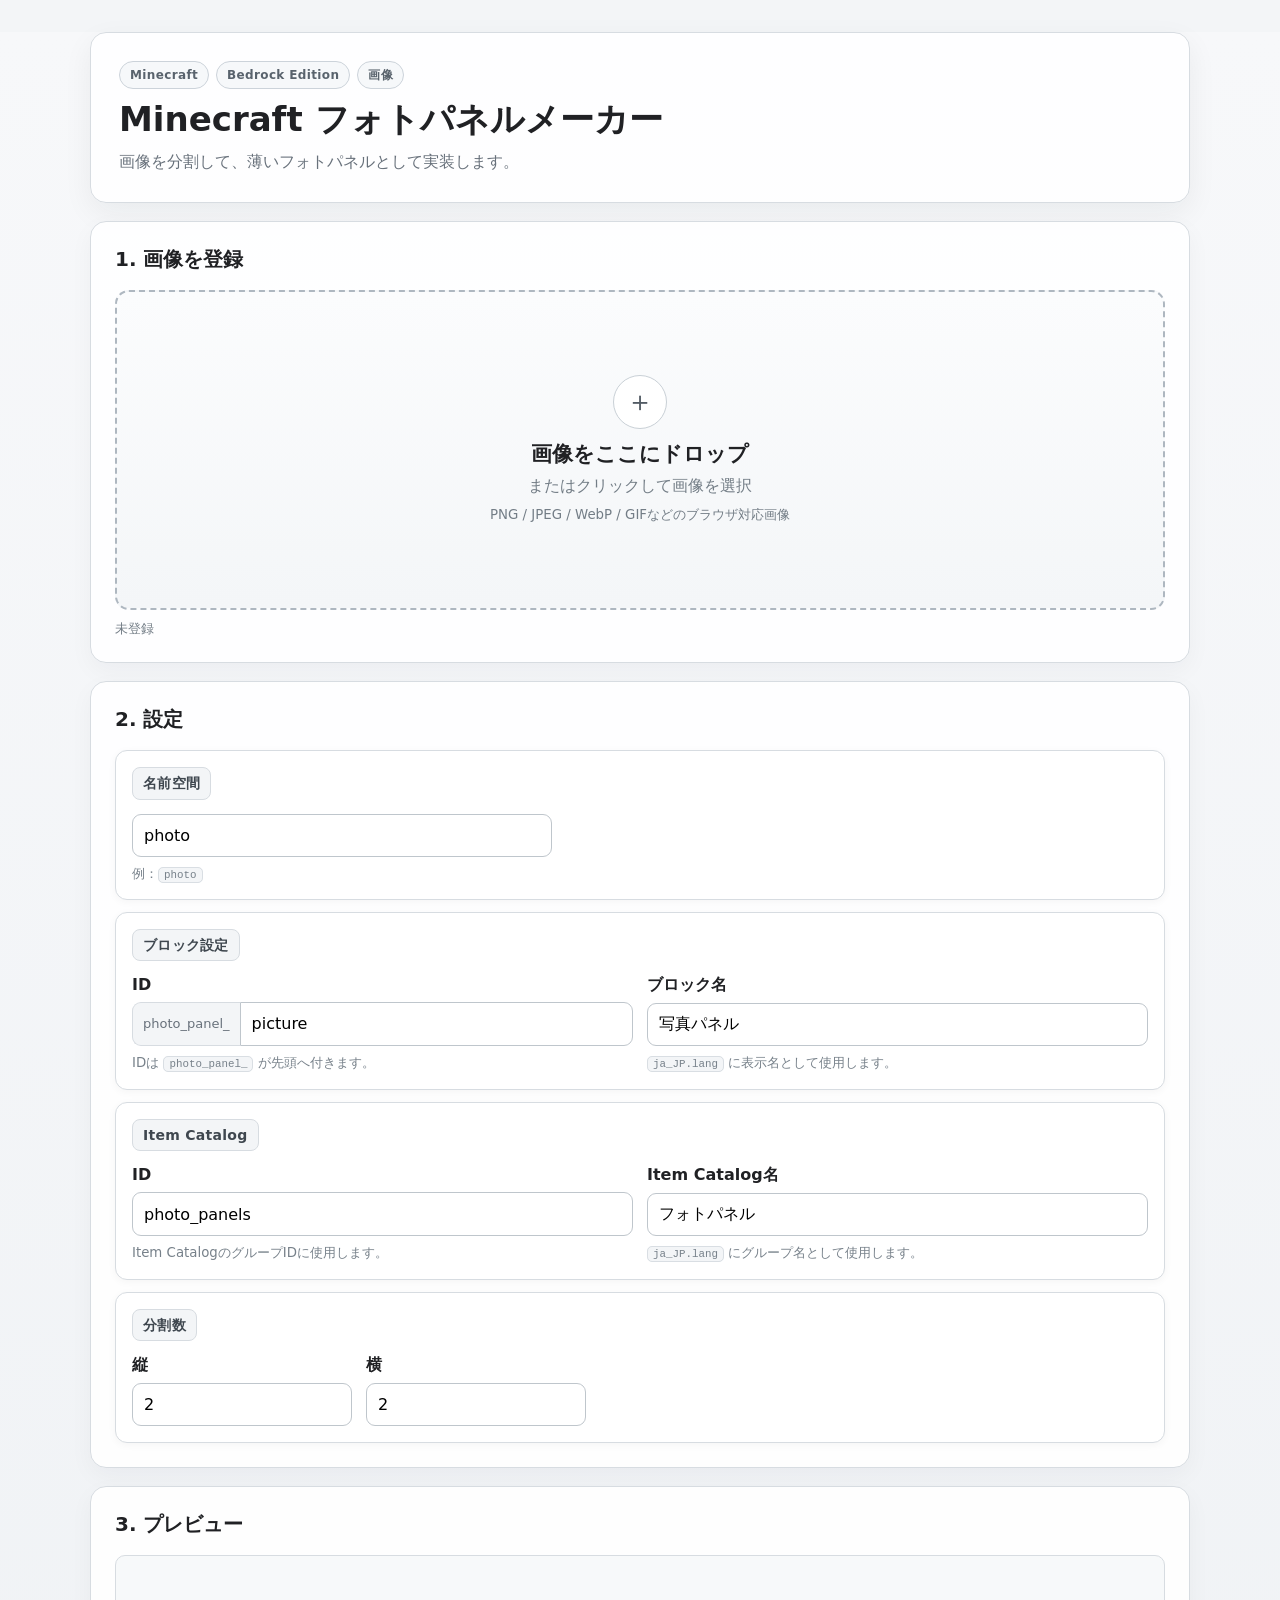
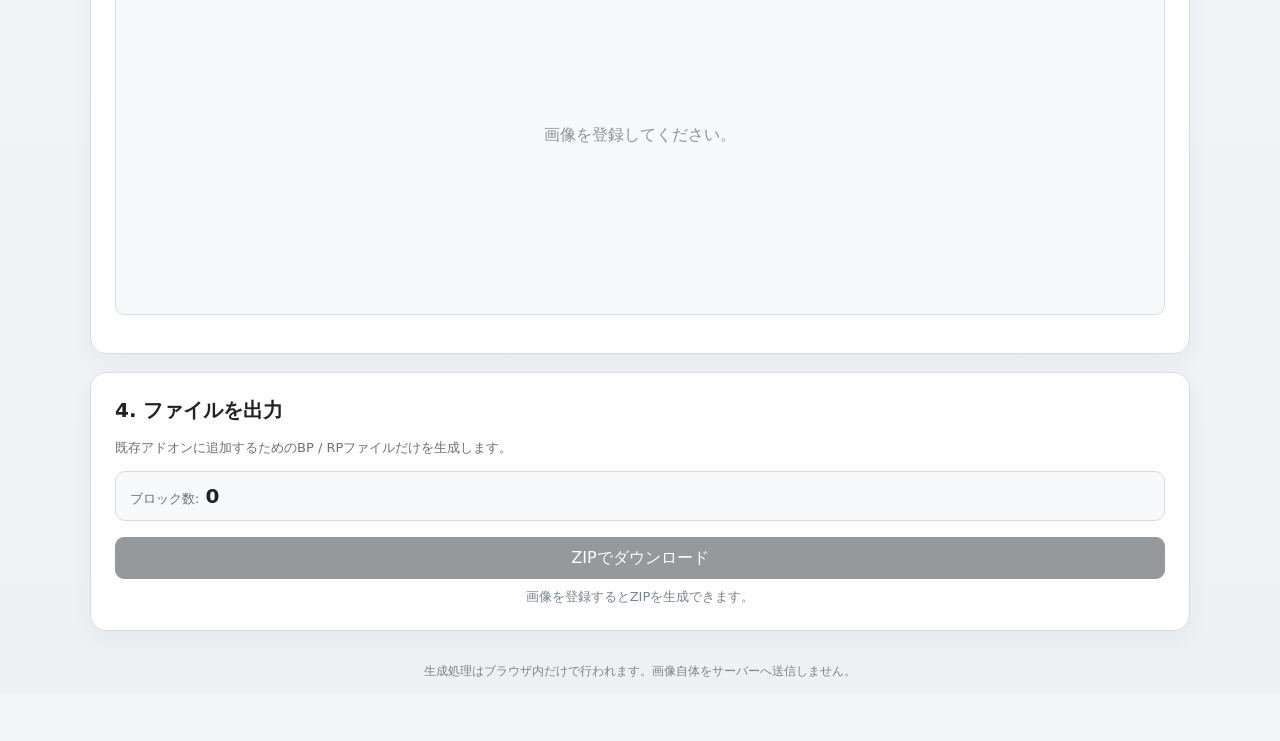
==== pages/photo_panel_maker.html @ 64745723 "「フォトパネルメーカー」仮完成" ====
<!doctype html>
<html lang="ja">
<head>
  <meta charset="utf-8">
  <meta name="viewport" content="width=device-width, initial-scale=1">
  <title>Minecraft フォトパネルメーカー</title>
  <link rel="stylesheet" href="../css/common.css">
  <link rel="stylesheet" href="../css/photo_panel_maker/style.css">
</head>
<body>
  <main class="app">
    <header class="header">
      <div class="tool-tags" aria-label="ツールの分類">
        <span class="tool-tag">Minecraft</span>
        <span class="tool-tag">Bedrock Edition</span>
        <span class="tool-tag">画像</span>
      </div>
      <h1>Minecraft フォトパネルメーカー</h1>
      <p>画像を分割して、薄いフォトパネルとして実装します。</p>
    </header>

    <section class="section upload-section">
      <div class="section-heading">
        <h2>1. 画像を登録</h2>
      </div>

      <div id="dropZone" class="drop-zone" role="button" tabindex="0" aria-label="画像を登録">
        <input id="imageInput" type="file" accept="image/*" hidden>
        <div class="drop-zone-content">
          <div class="drop-icon" aria-hidden="true">＋</div>
          <strong>画像をここにドロップ</strong>
          <span>またはクリックして画像を選択</span>
          <small>PNG / JPEG / WebP / GIFなどのブラウザ対応画像</small>
        </div>
      </div>

      <p id="imageStatus" class="image-status">未登録</p>

      <div id="imageInfo" class="image-info hidden">
        <div class="source-preview">
          <img id="sourcePreview" alt="登録した画像のプレビュー">
        </div>
        <div class="image-details">
          <strong id="fileName"></strong>
          <span id="imageSize"></span>
          <button id="removeImageButton" class="button secondary" type="button">画像を削除</button>
        </div>
      </div>
    </section>

    <section class="section settings-section">
      <div class="section-heading">
        <h2>2. 設定</h2>
      </div>

      <div class="settings-groups">
        <div class="settings-group settings-group-namespace">
          <div class="settings-group-heading">
            <h3>名前空間</h3>
          </div>
          <div class="settings-grid settings-grid-namespace">
            <label class="field">
              <input id="namespaceInput" type="text" value="photo" spellcheck="false" autocomplete="off">
              <small>例：<code>photo</code></small>
            </label>
          </div>
        </div>

        <div class="settings-group">
          <div class="settings-group-heading">
            <h3>ブロック設定</h3>
          </div>
          <div class="settings-grid settings-grid-block">
            <label class="field">
              <span>ID</span>
              <div class="id-input">
                <span class="id-prefix">photo_panel_</span>
                <input id="blockIdInput" type="text" value="picture" spellcheck="false" autocomplete="off">
              </div>
              <small>IDは <code>photo_panel_</code> が先頭へ付きます。</small>
            </label>

            <label class="field">
              <span>ブロック名</span>
              <input id="blockNameInput" type="text" value="写真パネル" spellcheck="false" autocomplete="off">
              <small><code>ja_JP.lang</code> に表示名として使用します。</small>
            </label>
          </div>
        </div>

        <div class="settings-group">
          <div class="settings-group-heading">
            <h3>Item Catalog</h3>
          </div>
          <div class="settings-grid settings-grid-catalog">
            <label class="field">
              <span>ID</span>
              <input id="itemCatalogIdInput" type="text" value="photo_panels" spellcheck="false" autocomplete="off">
              <small>Item CatalogのグループIDに使用します。</small>
            </label>

            <label class="field">
              <span>Item Catalog名</span>
              <input id="itemCatalogNameInput" type="text" value="フォトパネル" spellcheck="false" autocomplete="off">
              <small><code>ja_JP.lang</code> にグループ名として使用します。</small>
            </label>
          </div>
        </div>

        <div class="settings-group">
          <div class="settings-group-heading">
            <h3>分割数</h3>
          </div>
          <div class="settings-grid settings-grid-split">
            <label class="field small-field">
              <span>縦</span>
              <input id="rowsInput" type="number" min="1" max="32" value="2" inputmode="numeric">
            </label>

            <label class="field small-field">
              <span>横</span>
              <input id="columnsInput" type="number" min="1" max="32" value="2" inputmode="numeric">
            </label>
          </div>
        </div>
      </div>

      <div id="ratioWarning" class="notice hidden"></div>
      <div id="validationMessage" class="validation hidden"></div>
    </section>

    <section class="section preview-section">
      <div class="section-heading">
        <h2>3. プレビュー</h2>
      </div>

      <div class="preview-wrap">
        <div id="emptyPreview" class="empty-preview">画像を登録してください。</div>
        <div id="previewCanvasWrap" class="preview-canvas-wrap hidden">
          <canvas id="previewCanvas"></canvas>
        </div>
      </div>

      <div id="tileList" class="tile-list"></div>
    </section>

    <section class="section output-section">
      <div class="section-heading">
        <h2>4. ファイルを出力</h2>
      </div>

      <p class="output-description">既存アドオンに追加するためのBP / RPファイルだけを生成します。</p>

      <div class="output-count">
        <span>ブロック数:</span>
        <strong id="blockCount">0</strong>
      </div>

      <button id="downloadButton" class="button primary download-button" type="button" disabled>
        ZIPでダウンロード
      </button>
      <p id="downloadMessage" class="download-message">画像を登録するとZIPを生成できます。</p>
    </section>

    <footer class="footer">
      <p>生成処理はブラウザ内だけで行われます。画像自体をサーバーへ送信しません。</p>
    </footer>
  </main>

  <script src="../js/common.js"></script>
  <script src="../js/photo_panel_maker/state.js"></script>
  <script src="../js/photo_panel_maker/image.js"></script>
  <script src="../js/photo_panel_maker/preview.js"></script>
  <script src="../js/photo_panel_maker/generator.js"></script>
  <script src="../js/photo_panel_maker/zip.js"></script>
  <script src="../js/photo_panel_maker/main.js"></script>
</body>
</html>
---- css/common.css ----
/*サイト全体で共有する基本設定。*/
* {
  box-sizing: border-box;
}

:root {
  font-family: system-ui, -apple-system, BlinkMacSystemFont, "Segoe UI", sans-serif;
  color: #202124;
  background: #f3f5f7;
}

body {
  min-height: 100vh;
  margin: 0;
  background: linear-gradient(180deg, #f7f8fa 0%, #eef1f4 100%);
}

a {
  color: inherit;
  text-decoration: none;
}

button,
input {
  font: inherit;
}

button {
  cursor: pointer;
}

/*共通で使用するページ幅。*/
.site-container,
.app {
  width: min(1100px, calc(100% - 32px));
  margin: 32px auto 48px;
}

/*共通のヘッダー。*/
.site-header,
.header {
  padding: 28px;
  margin-bottom: 18px;
  border: 1px solid #d7dce1;
  border-radius: 16px;
  background: rgba(255, 255, 255, 0.92);
  box-shadow: 0 10px 30px rgba(20, 30, 40, 0.06);
}

.site-header h1,
.site-header p,
.header h1,
.header p {
  margin: 0;
}

.site-header h1,
.header h1 {
  margin-top: 10px;
  font-size: clamp(24px, 4vw, 34px);
  line-height: 1.2;
}

.site-header h1 + p,
.header h1 + p {
  margin-top: 9px;
  color: #68717b;
  line-height: 1.6;
}

/*共通のコンテンツパネル。*/
.section {
  padding: 24px;
  margin-bottom: 18px;
  border: 1px solid #d7dce1;
  border-radius: 16px;
  background: rgba(255, 255, 255, 0.94);
  box-shadow: 0 8px 24px rgba(20, 30, 40, 0.04);
}

.section-heading {
  display: flex;
  align-items: center;
  gap: 16px;
  margin-bottom: 18px;
}

.section-heading h2 {
  margin: 0;
  font-size: 20px;
  line-height: 1.3;
}

/*サイト内で共通使用するラベル。*/
.tool-tags {
  display: flex;
  flex-wrap: wrap;
  gap: 7px;
}

.tool-tag {
  display: inline-flex;
  align-items: center;
  min-height: 28px;
  padding: 4px 10px;
  border: 1px solid #ccd3da;
  border-radius: 999px;
  background: #f6f8fa;
  color: #59636d;
  font-size: 12px;
  font-weight: 750;
  letter-spacing: 0.03em;
}

/*トップページのツール一覧。*/
.tool-grid {
  display: grid;
  grid-template-columns: repeat(auto-fill, minmax(280px, 1fr));
  gap: 14px;
}

.tool-card {
  display: grid;
  gap: 12px;
  padding: 20px;
  border: 1px solid #d7dce1;
  border-radius: 14px;
  background: #fbfcfd;
  transition: transform 0.16s ease, border-color 0.16s ease, box-shadow 0.16s ease;
}

.tool-card:hover {
  transform: translateY(-2px);
  border-color: #b8c0c8;
  box-shadow: 0 12px 28px rgba(20, 30, 40, 0.08);
}

.tool-card strong {
  font-size: 17px;
  line-height: 1.45;
}

.tool-card > span:not(.tool-card-link) {
  color: #68717b;
  font-size: 13px;
  line-height: 1.7;
}

.tool-card-link {
  color: #343a40;
  font-size: 13px;
  font-weight: 700;
}

/*共通のボタン。*/
.button {
  min-height: 42px;
  padding: 8px 14px;
  border: 1px solid #aab2ba;
  border-radius: 9px;
  background: #fff;
  color: #202124;
}

.button:hover:not(:disabled) {
  background: #f2f4f6;
}

.button:disabled {
  cursor: not-allowed;
  opacity: 0.5;
}

.button.primary {
  border-color: #30363d;
  background: #30363d;
  color: #fff;
}

.button.primary:hover:not(:disabled) {
  background: #1f2428;
}

/*共通のフォーム項目。*/
.field {
  display: grid;
  gap: 7px;
}

.field > span {
  font-weight: 700;
}

.field input {
  width: 100%;
  min-height: 43px;
  padding: 9px 11px;
  border: 1px solid #bfc6cc;
  border-radius: 9px;
  background: #fff;
  outline: none;
}

.field input:focus {
  border-color: #6f7881;
  box-shadow: 0 0 0 3px rgba(50, 60, 70, 0.08);
}

.field small {
  color: #77818a;
  line-height: 1.45;
}

code {
  padding: 1px 5px;
  border: 1px solid #d9dee3;
  border-radius: 5px;
  background: #f3f5f7;
}

/*共通の通知表示。*/
.notice,
.validation {
  margin-top: 14px;
  padding: 11px 12px;
  border-radius: 9px;
  font-size: 13px;
  line-height: 1.55;
}

.notice {
  border: 1px solid #d7dce1;
  background: #f6f8fa;
}

.validation {
  border: 1px solid #e2a3a3;
  background: #fff6f6;
  color: #a40000;
}

.hidden {
  display: none !important;
}

@media (max-width: 620px) {
  .site-container,
  .app {
    width: min(100% - 18px, 1100px);
    margin-top: 10px;
  }

  .site-header,
  .header,
  .section {
    padding: 17px;
    border-radius: 12px;
  }
}
---- css/photo_panel_maker/style.css ----
/*画像分割ツール専用のスタイル。*/
.header {
  display: grid;
  gap: 0;
}

/*画像登録エリア。labelではなくdivとして扱い、ドラッグ操作とクリック操作を分離する。*/
.drop-zone {
  display: grid;
  min-height: 320px;
  padding: 28px;
  place-items: center;
  border: 2px dashed #aeb7c0;
  border-radius: 14px;
  background: linear-gradient(180deg, #fbfcfd 0%, #f4f6f8 100%);
  cursor: pointer;
  outline: none;
  transition: border-color 0.16s ease, background 0.16s ease, transform 0.16s ease;
}

.drop-zone:hover,
.drop-zone:focus-visible {
  border-color: #6f7881;
  background: #f0f3f5;
}

.drop-zone.is-dragover {
  border-color: #30363d;
  background: #e9edf0;
  transform: scale(1.005);
}

.drop-zone-content {
  display: grid;
  justify-items: center;
  gap: 8px;
  text-align: center;
  pointer-events: none;
}

.drop-icon {
  display: grid;
  width: 54px;
  height: 54px;
  margin-bottom: 3px;
  place-items: center;
  border: 1px solid #c9d0d6;
  border-radius: 50%;
  background: #fff;
  color: #525b64;
  font-size: 28px;
  line-height: 1;
}

.drop-zone-content strong {
  font-size: 21px;
}

.drop-zone-content span,
.drop-zone-content small,
.image-status,
.image-details span {
  color: #737d86;
}

.drop-zone-content small {
  line-height: 1.5;
}

.image-status {
  margin: 10px 0 0;
  font-size: 13px;
}

/*登録後に表示する元画像と情報。*/
.image-info {
  display: flex;
  align-items: stretch;
  gap: 16px;
  margin-top: 12px;
  padding: 12px;
  border: 1px solid #d7dce1;
  border-radius: 10px;
  background: #fafbfc;
}

.source-preview {
  flex: 0 0 180px;
  min-height: 120px;
  display: grid;
  place-items: center;
  overflow: hidden;
  border: 1px solid #d8dde2;
  border-radius: 8px;
  background: #fff;
}

.source-preview img {
  display: block;
  width: 100%;
  height: 100%;
  max-height: 180px;
  object-fit: contain;
}

.image-details {
  flex: 1;
  min-width: 0;
  display: flex;
  flex-direction: column;
  align-items: flex-start;
  justify-content: center;
  gap: 6px;
}

.image-details strong {
  overflow-wrap: anywhere;
}

.image-details span {
  font-size: 13px;
}

.image-details .button {
  margin-top: 6px;
}

/*設定グループ。各まとまりを個別の枠で見やすく分ける。*/
.settings-groups {
  display: grid;
  gap: 12px;
}

.settings-group {
  padding: 16px;
  border: 1px solid #d7dce1;
  border-radius: 12px;
  background: #fff;
  box-shadow: 0 2px 8px rgba(25, 32, 38, 0.04);
}

.settings-group-heading {
  display: flex;
  align-items: center;
  margin-bottom: 14px;
}

.settings-group-heading h3 {
  margin: 0;
  padding: 6px 10px;
  border: 1px solid #d7dce1;
  border-radius: 8px;
  background: #f3f5f7;
  color: #3f474f;
  font-size: 14px;
  font-weight: 750;
  line-height: 1.3;
  letter-spacing: 0.02em;
}

/*名前空間だけは入力欄をコンパクトにする。*/
.settings-grid-namespace {
  grid-template-columns: minmax(0, 420px);
}

/*各グループ内の入力配置。*/
.settings-grid {
  display: grid;
  gap: 14px;
}

.settings-grid-block {
  grid-template-columns: repeat(2, minmax(0, 1fr));
}

.settings-grid-catalog {
  grid-template-columns: repeat(2, minmax(0, 1fr));
}

.settings-grid-split {
  grid-template-columns: repeat(2, minmax(0, 220px));
}

/*IDの固定プレフィックス。*/
.id-input {
  display: flex;
  align-items: stretch;
}

.id-prefix {
  display: inline-flex;
  align-items: center;
  padding: 0 10px;
  border: 1px solid #d7dce1;
  border-right: 0;
  border-radius: 9px 0 0 9px;
  background: #f3f5f7;
  color: #68717b;
  font-size: 13px;
  white-space: nowrap;
}

.id-input input {
  min-width: 0;
  border-radius: 0 9px 9px 0;
}


/*分割結果のプレビュー。*/
.preview-wrap {
  min-height: 360px;
  display: grid;
  place-items: center;
  padding: 18px;
  border: 1px solid #d7dce1;
  border-radius: 10px;
  background: #f7f9fa;
  overflow: auto;
}

.empty-preview {
  color: #8a939b;
}

.preview-canvas-wrap {
  width: 100%;
  display: grid;
  place-items: center;
}

#previewCanvas {
  display: block;
  max-width: 100%;
  height: auto;
  border: 1px solid #aeb7c0;
  background: #fff;
}

.tile-list {
  display: grid;
  grid-template-columns: repeat(auto-fill, minmax(160px, 1fr));
  gap: 10px;
  margin-top: 14px;
}

.tile-card {
  padding: 9px;
  border: 1px solid #d7dce1;
  border-radius: 10px;
  background: #fff;
}

.tile-card img {
  display: block;
  width: 100%;
  aspect-ratio: 1;
  object-fit: contain;
  border: 1px solid #e3e7ea;
  background: #f7f8f9;
}

.tile-id {
  margin-top: 8px;
  font-size: 12px;
  font-weight: 750;
  overflow-wrap: anywhere;
}

/*出力エリア。*/
.output-description {
  margin: -3px 0 12px;
  color: #68717b;
  font-size: 13px;
  line-height: 1.6;
}

.output-count {
  display: flex;
  align-items: baseline;
  gap: 6px;
  padding: 12px 14px;
  border: 1px solid #d7dce1;
  border-radius: 10px;
  background: #f8f9fa;
}

.output-count span {
  color: #68717b;
  font-size: 13px;
}

.output-count strong {
  font-size: 20px;
}

.download-button {
  width: 100%;
  margin-top: 16px;
}

.download-message {
  margin: 9px 0 0;
  color: #7a838b;
  font-size: 13px;
  text-align: center;
}

.footer {
  padding: 2px 4px;
  color: #7a838b;
  font-size: 12px;
  text-align: center;
}

@media (max-width: 900px) {
  .settings-grid-block {
    grid-template-columns: repeat(2, minmax(0, 1fr));
  }
}

@media (max-width: 620px) {
  .drop-zone {
    min-height: 240px;
  }

  .image-info {
    flex-direction: column;
  }

  .source-preview {
    flex-basis: auto;
    min-height: 160px;
  }

  .image-details .button {
    width: 100%;
  }

  .settings-group {
    padding: 15px;
  }

  .settings-grid-block,
  .settings-grid-catalog,
  .settings-grid-split {
    grid-template-columns: 1fr;
  }
}
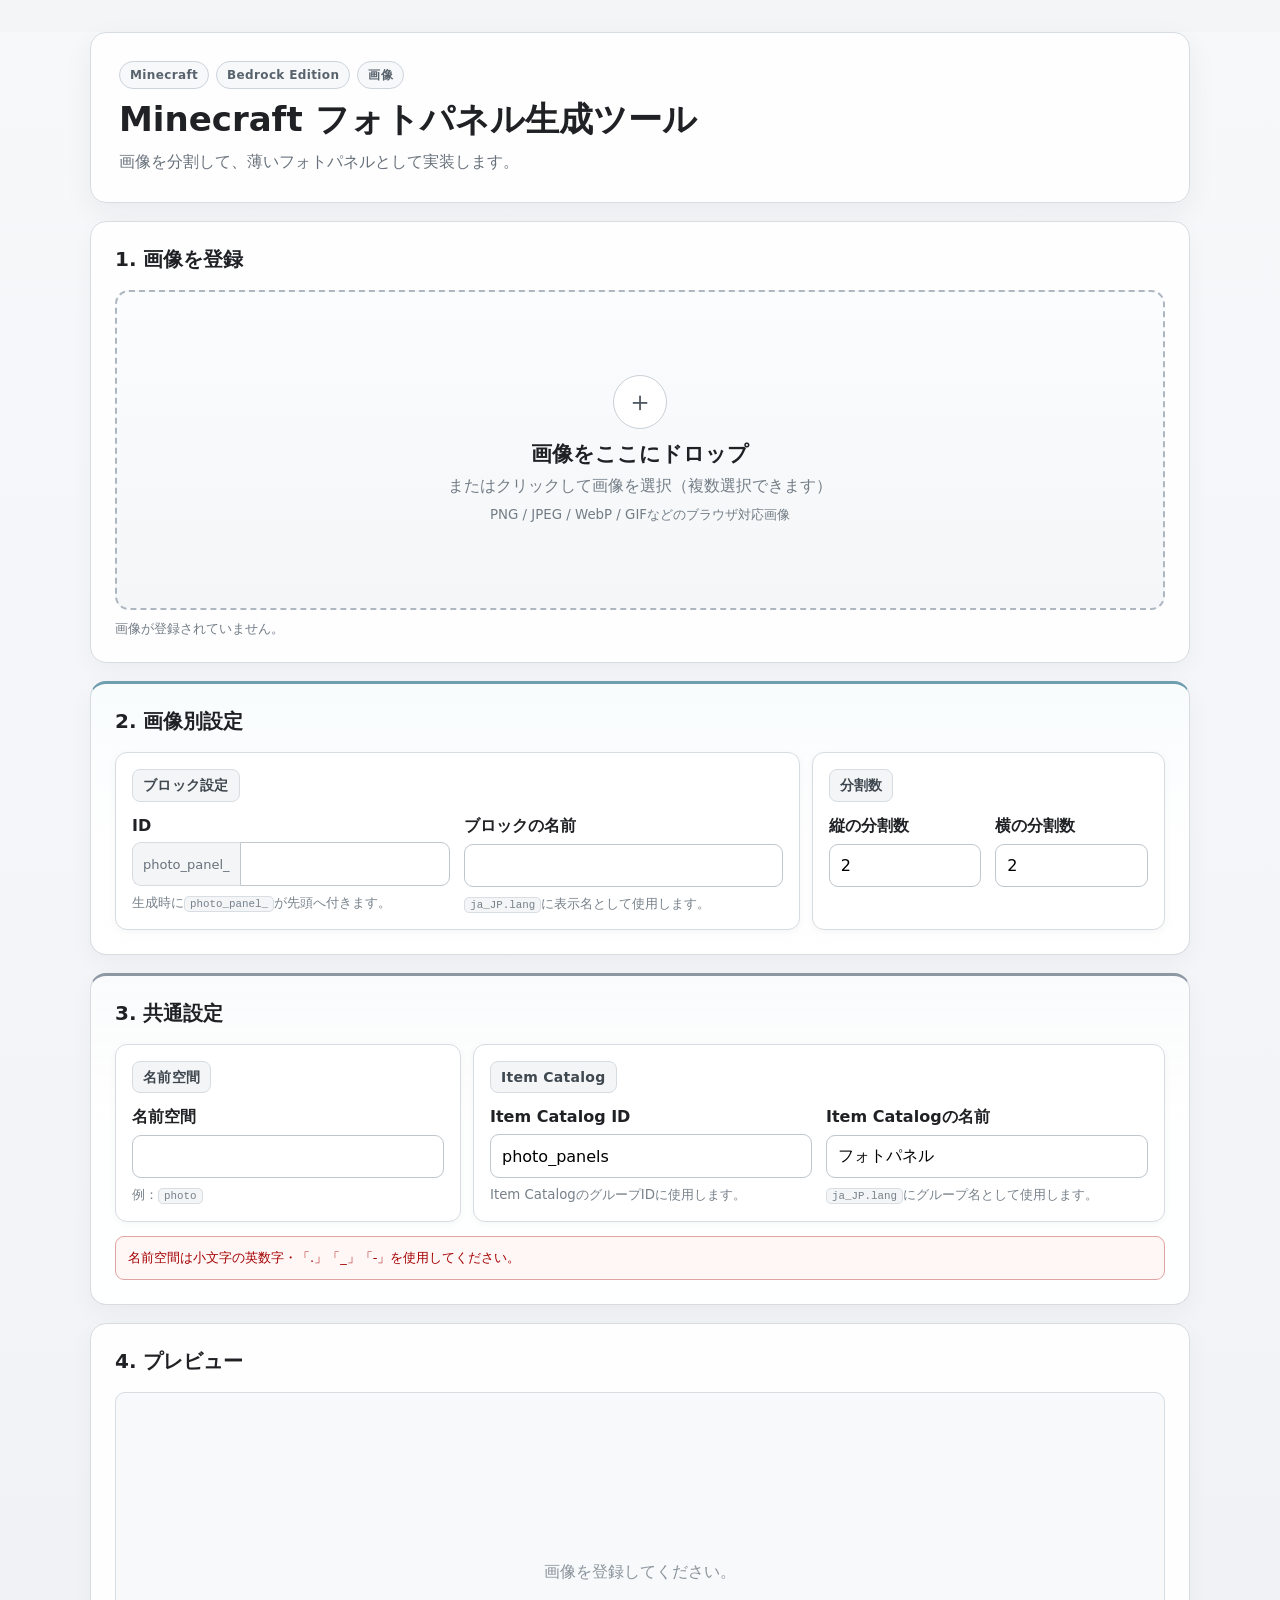
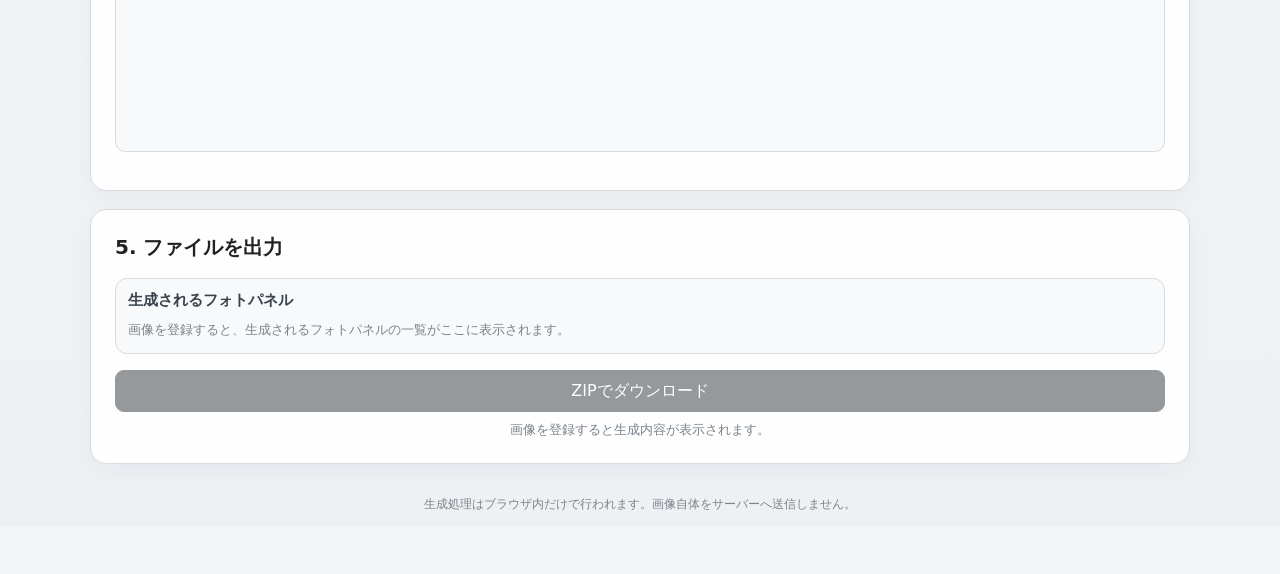
==== commit a40ba1b4: "複数画像の同時生成に対応" ====
--- a/pages/photo_panel_maker.html
+++ b/pages/photo_panel_maker.html
@@ -3,7 +3,7 @@
 <head>
   <meta charset="utf-8">
   <meta name="viewport" content="width=device-width, initial-scale=1">
-  <title>Minecraft フォトパネルメーカー</title>
+  <title>Minecraft フォトパネル生成ツール</title>
   <link rel="stylesheet" href="../css/common.css">
   <link rel="stylesheet" href="../css/photo_panel_maker/style.css">
 </head>
@@ -15,7 +15,7 @@
         <span class="tool-tag">Bedrock Edition</span>
         <span class="tool-tag">画像</span>
       </div>
-      <h1>Minecraft フォトパネルメーカー</h1>
+      <h1>Minecraft フォトパネル生成ツール</h1>
       <p>画像を分割して、薄いフォトパネルとして実装します。</p>
     </header>
 
@@ -25,16 +25,18 @@
       </div>
 
       <div id="dropZone" class="drop-zone" role="button" tabindex="0" aria-label="画像を登録">
-        <input id="imageInput" type="file" accept="image/*" hidden>
+        <input id="imageInput" type="file" accept="image/*" multiple hidden>
         <div class="drop-zone-content">
           <div class="drop-icon" aria-hidden="true">＋</div>
           <strong>画像をここにドロップ</strong>
-          <span>またはクリックして画像を選択</span>
+          <span>またはクリックして画像を選択（複数選択できます）</span>
           <small>PNG / JPEG / WebP / GIFなどのブラウザ対応画像</small>
         </div>
       </div>
 
-      <p id="imageStatus" class="image-status">未登録</p>
+      <div id="imageList" class="image-list hidden" aria-label="登録した画像一覧"></div>
+      <p id="imageStatus" class="image-status">画像が登録されていません。</p>
+      <div id="uploadValidationMessage" class="validation hidden"></div>
 
       <div id="imageInfo" class="image-info hidden">
         <div class="source-preview">
@@ -43,29 +45,17 @@
         <div class="image-details">
           <strong id="fileName"></strong>
           <span id="imageSize"></span>
-          <button id="removeImageButton" class="button secondary" type="button">画像を削除</button>
+          <button id="removeImageButton" class="button secondary" type="button">選択中の画像を削除</button>
         </div>
       </div>
     </section>
 
-    <section class="section settings-section">
+    <section class="section settings-section image-specific-settings-section">
       <div class="section-heading">
-        <h2>2. 設定</h2>
+        <h2>2. 画像別設定</h2>
       </div>
 
-      <div class="settings-groups">
-        <div class="settings-group settings-group-namespace">
-          <div class="settings-group-heading">
-            <h3>名前空間</h3>
-          </div>
-          <div class="settings-grid settings-grid-namespace">
-            <label class="field">
-              <input id="namespaceInput" type="text" value="photo" spellcheck="false" autocomplete="off">
-              <small>例：<code>photo</code></small>
-            </label>
-          </div>
-        </div>
-
+      <div class="settings-groups image-settings-groups">
         <div class="settings-group">
           <div class="settings-group-heading">
             <h3>ブロック設定</h3>
@@ -75,15 +65,56 @@
               <span>ID</span>
               <div class="id-input">
                 <span class="id-prefix">photo_panel_</span>
-                <input id="blockIdInput" type="text" value="picture" spellcheck="false" autocomplete="off">
+                <input id="blockIdInput" type="text" value="" spellcheck="false" autocomplete="off">
               </div>
-              <small>IDは <code>photo_panel_</code> が先頭へ付きます。</small>
+              <small>生成時に<code>photo_panel_</code>が先頭へ付きます。</small>
             </label>
 
             <label class="field">
-              <span>ブロック名</span>
-              <input id="blockNameInput" type="text" value="写真パネル" spellcheck="false" autocomplete="off">
-              <small><code>ja_JP.lang</code> に表示名として使用します。</small>
+              <span>ブロックの名前</span>
+              <input id="blockNameInput" type="text" value="" spellcheck="false" autocomplete="off">
+              <small><code>ja_JP.lang</code>に表示名として使用します。</small>
+            </label>
+          </div>
+        </div>
+
+        <div class="settings-group">
+          <div class="settings-group-heading">
+            <h3>分割数</h3>
+          </div>
+          <div class="settings-grid settings-grid-split">
+            <label class="field small-field">
+              <span>縦の分割数</span>
+              <input id="rowsInput" type="number" min="1" max="32" value="2" inputmode="numeric">
+            </label>
+
+            <label class="field small-field">
+              <span>横の分割数</span>
+              <input id="columnsInput" type="number" min="1" max="32" value="2" inputmode="numeric">
+            </label>
+          </div>
+        </div>
+      </div>
+
+      <div id="ratioWarning" class="notice hidden"></div>
+      <div id="imageValidationMessage" class="validation hidden"></div>
+    </section>
+
+    <section class="section settings-section common-settings-section">
+      <div class="section-heading">
+        <h2>3. 共通設定</h2>
+      </div>
+
+      <div class="settings-groups common-settings-groups">
+        <div class="settings-group settings-group-namespace">
+          <div class="settings-group-heading">
+            <h3>名前空間</h3>
+          </div>
+          <div class="settings-grid settings-grid-namespace">
+            <label class="field">
+              <span>名前空間</span>
+              <input id="namespaceInput" type="text" value="" spellcheck="false" autocomplete="off">
+              <small>例：<code>photo</code></small>
             </label>
           </div>
         </div>
@@ -94,44 +125,25 @@
           </div>
           <div class="settings-grid settings-grid-catalog">
             <label class="field">
-              <span>ID</span>
+              <span>Item Catalog ID</span>
               <input id="itemCatalogIdInput" type="text" value="photo_panels" spellcheck="false" autocomplete="off">
               <small>Item CatalogのグループIDに使用します。</small>
             </label>
 
             <label class="field">
-              <span>Item Catalog名</span>
+              <span>Item Catalogの名前</span>
               <input id="itemCatalogNameInput" type="text" value="フォトパネル" spellcheck="false" autocomplete="off">
-              <small><code>ja_JP.lang</code> にグループ名として使用します。</small>
-            </label>
-          </div>
-        </div>
-
-        <div class="settings-group">
-          <div class="settings-group-heading">
-            <h3>分割数</h3>
-          </div>
-          <div class="settings-grid settings-grid-split">
-            <label class="field small-field">
-              <span>縦</span>
-              <input id="rowsInput" type="number" min="1" max="32" value="2" inputmode="numeric">
-            </label>
-
-            <label class="field small-field">
-              <span>横</span>
-              <input id="columnsInput" type="number" min="1" max="32" value="2" inputmode="numeric">
+              <small><code>ja_JP.lang</code>にグループ名として使用します。</small>
             </label>
           </div>
         </div>
       </div>
-
-      <div id="ratioWarning" class="notice hidden"></div>
       <div id="validationMessage" class="validation hidden"></div>
     </section>
 
     <section class="section preview-section">
       <div class="section-heading">
-        <h2>3. プレビュー</h2>
+        <h2>4. プレビュー</h2>
       </div>
 
       <div class="preview-wrap">
@@ -146,20 +158,20 @@
 
     <section class="section output-section">
       <div class="section-heading">
-        <h2>4. ファイルを出力</h2>
+        <h2>5. ファイルを出力</h2>
       </div>
 
-      <p class="output-description">既存アドオンに追加するためのBP / RPファイルだけを生成します。</p>
-
-      <div class="output-count">
-        <span>ブロック数:</span>
-        <strong id="blockCount">0</strong>
+      <div class="output-summary">
+        <h3>生成されるフォトパネル</h3>
+        <div id="outputSummary" class="output-summary-list">
+          <p class="summary-empty">画像を登録すると、生成されるフォトパネルの一覧がここに表示されます。</p>
+        </div>
       </div>
 
       <button id="downloadButton" class="button primary download-button" type="button" disabled>
         ZIPでダウンロード
       </button>
-      <p id="downloadMessage" class="download-message">画像を登録するとZIPを生成できます。</p>
+      <p id="downloadMessage" class="download-message">画像を登録すると生成内容が表示されます。</p>
     </section>
 
     <footer class="footer">
--- a/css/photo_panel_maker/style.css
+++ b/css/photo_panel_maker/style.css
@@ -125,13 +125,33 @@
   margin-top: 6px;
 }
 
-/*設定グループ。各まとまりを個別の枠で見やすく分ける。*/
+/*画像別設定と共通設定を、見た目と配置で区別する。*/
+.image-specific-settings-section {
+  border-top: 3px solid #6e9eaf;
+  background: linear-gradient(180deg, #f8fcfd 0%, rgba(255, 255, 255, 0.96) 150px);
+}
+
+.common-settings-section {
+  border-top: 3px solid #8e98a3;
+  background: linear-gradient(180deg, #fafbfc 0%, rgba(255, 255, 255, 0.96) 150px);
+}
+
+
 .settings-groups {
   display: grid;
   gap: 12px;
 }
 
+.image-settings-groups {
+  grid-template-columns: minmax(0, 1.55fr) minmax(250px, 0.8fr);
+}
+
+.common-settings-groups {
+  grid-template-columns: minmax(220px, 0.8fr) minmax(0, 1.6fr);
+}
+
 .settings-group {
+  min-width: 0;
   padding: 16px;
   border: 1px solid #d7dce1;
   border-radius: 12px;
@@ -160,7 +180,7 @@
 
 /*名前空間だけは入力欄をコンパクトにする。*/
 .settings-grid-namespace {
-  grid-template-columns: minmax(0, 420px);
+  grid-template-columns: minmax(0, 1fr);
 }
 
 /*各グループ内の入力配置。*/
@@ -169,16 +189,13 @@
   gap: 14px;
 }
 
-.settings-grid-block {
-  grid-template-columns: repeat(2, minmax(0, 1fr));
-}
-
+.settings-grid-block,
 .settings-grid-catalog {
   grid-template-columns: repeat(2, minmax(0, 1fr));
 }
 
 .settings-grid-split {
-  grid-template-columns: repeat(2, minmax(0, 220px));
+  grid-template-columns: repeat(2, minmax(0, 1fr));
 }
 
 /*IDの固定プレフィックス。*/
@@ -267,32 +284,6 @@
 }
 
 /*出力エリア。*/
-.output-description {
-  margin: -3px 0 12px;
-  color: #68717b;
-  font-size: 13px;
-  line-height: 1.6;
-}
-
-.output-count {
-  display: flex;
-  align-items: baseline;
-  gap: 6px;
-  padding: 12px 14px;
-  border: 1px solid #d7dce1;
-  border-radius: 10px;
-  background: #f8f9fa;
-}
-
-.output-count span {
-  color: #68717b;
-  font-size: 13px;
-}
-
-.output-count strong {
-  font-size: 20px;
-}
-
 .download-button {
   width: 100%;
   margin-top: 16px;
@@ -313,8 +304,9 @@
 }
 
 @media (max-width: 900px) {
-  .settings-grid-block {
-    grid-template-columns: repeat(2, minmax(0, 1fr));
+  .image-settings-groups,
+  .common-settings-groups {
+    grid-template-columns: 1fr;
   }
 }
 
@@ -346,3 +338,172 @@
     grid-template-columns: 1fr;
   }
 }
+
+/*登録した画像を選択できるカード一覧。*/
+.image-list {
+  display: grid;
+  grid-template-columns: repeat(auto-fill, minmax(190px, 1fr));
+  gap: 10px;
+  margin-top: 14px;
+}
+
+.image-card {
+  display: flex;
+  min-width: 0;
+  align-items: center;
+  gap: 10px;
+  padding: 10px;
+  border: 1px solid #d7dce1;
+  border-radius: 11px;
+  background: #fff;
+  color: #27313a;
+  cursor: pointer;
+  text-align: left;
+  transition: border-color 0.15s ease, background 0.15s ease, box-shadow 0.15s ease;
+}
+
+.image-card:hover {
+  border-color: #8d98a2;
+  background: #f8fafb;
+}
+
+.image-card.is-active {
+  border-color: #303a44;
+  background: #f0f3f5;
+  box-shadow: inset 0 0 0 1px #303a44;
+}
+
+.image-card:focus-visible {
+  outline: 2px solid #505c67;
+  outline-offset: 2px;
+}
+
+.image-card img {
+  flex: 0 0 58px;
+  width: 58px;
+  height: 58px;
+  object-fit: contain;
+  border: 1px solid #e0e5e9;
+  border-radius: 7px;
+  background: #f7f9fa;
+}
+
+.image-card-details {
+  display: grid;
+  min-width: 0;
+  gap: 5px;
+}
+
+.image-card-details strong {
+  overflow: hidden;
+  text-overflow: ellipsis;
+  white-space: nowrap;
+  font-size: 13px;
+}
+
+/*生成される各フォトパネルをコンパクトな一覧で並べる。*/
+.output-summary {
+  padding: 12px;
+  border: 1px solid #d7dce1;
+  border-radius: 12px;
+  background: #f8f9fa;
+}
+
+.output-summary > h3 {
+  margin: 0 0 10px;
+  color: #39434c;
+  font-size: 15px;
+  font-weight: 750;
+}
+
+.output-summary-list {
+  display: grid;
+  grid-template-columns: repeat(auto-fill, minmax(190px, 1fr));
+  gap: 7px;
+}
+
+.output-summary-card {
+  display: flex;
+  min-width: 0;
+  min-height: 68px;
+  align-items: center;
+  gap: 8px;
+  padding: 7px;
+  border: 1px solid #d7dce1;
+  border-radius: 8px;
+  background: #fff;
+}
+
+.output-summary-card.has-error {
+  border-color: #c45c5c;
+  background: #fffafa;
+}
+
+.output-summary-thumbnail {
+  flex: 0 0 48px;
+  width: 48px;
+  height: 48px;
+  border: 1px solid #e0e5e9;
+  border-radius: 6px;
+  background-color: #f7f9fa;
+  object-fit: contain;
+}
+
+.output-summary-meta {
+  display: grid;
+  min-width: 0;
+  gap: 4px;
+}
+
+.output-summary-name {
+  color: #303943;
+  font-size: 11px;
+  font-weight: 750;
+  line-height: 1.35;
+  overflow-wrap: anywhere;
+}
+
+.output-summary-id {
+  display: block;
+  max-width: 100%;
+  padding: 3px 5px;
+  border-radius: 5px;
+  background: #f0f3f5;
+  color: #47535e;
+  font-size: 10px;
+  line-height: 1.35;
+  overflow-wrap: anywhere;
+  white-space: normal;
+}
+
+.summary-empty {
+  grid-column: 1 / -1;
+  margin: 0;
+  color: #7a838b;
+  font-size: 13px;
+  line-height: 1.6;
+}
+
+@media (max-width: 620px) {
+  .image-list {
+    grid-template-columns: 1fr;
+  }
+
+  .settings-group {
+    padding: 13px;
+  }
+
+  .settings-grid-block,
+  .settings-grid-catalog,
+  .settings-grid-split {
+    grid-template-columns: 1fr;
+  }
+
+  .output-summary {
+    padding: 9px;
+  }
+
+  .output-summary-list {
+    grid-template-columns: repeat(auto-fill, minmax(155px, 1fr));
+  }
+}
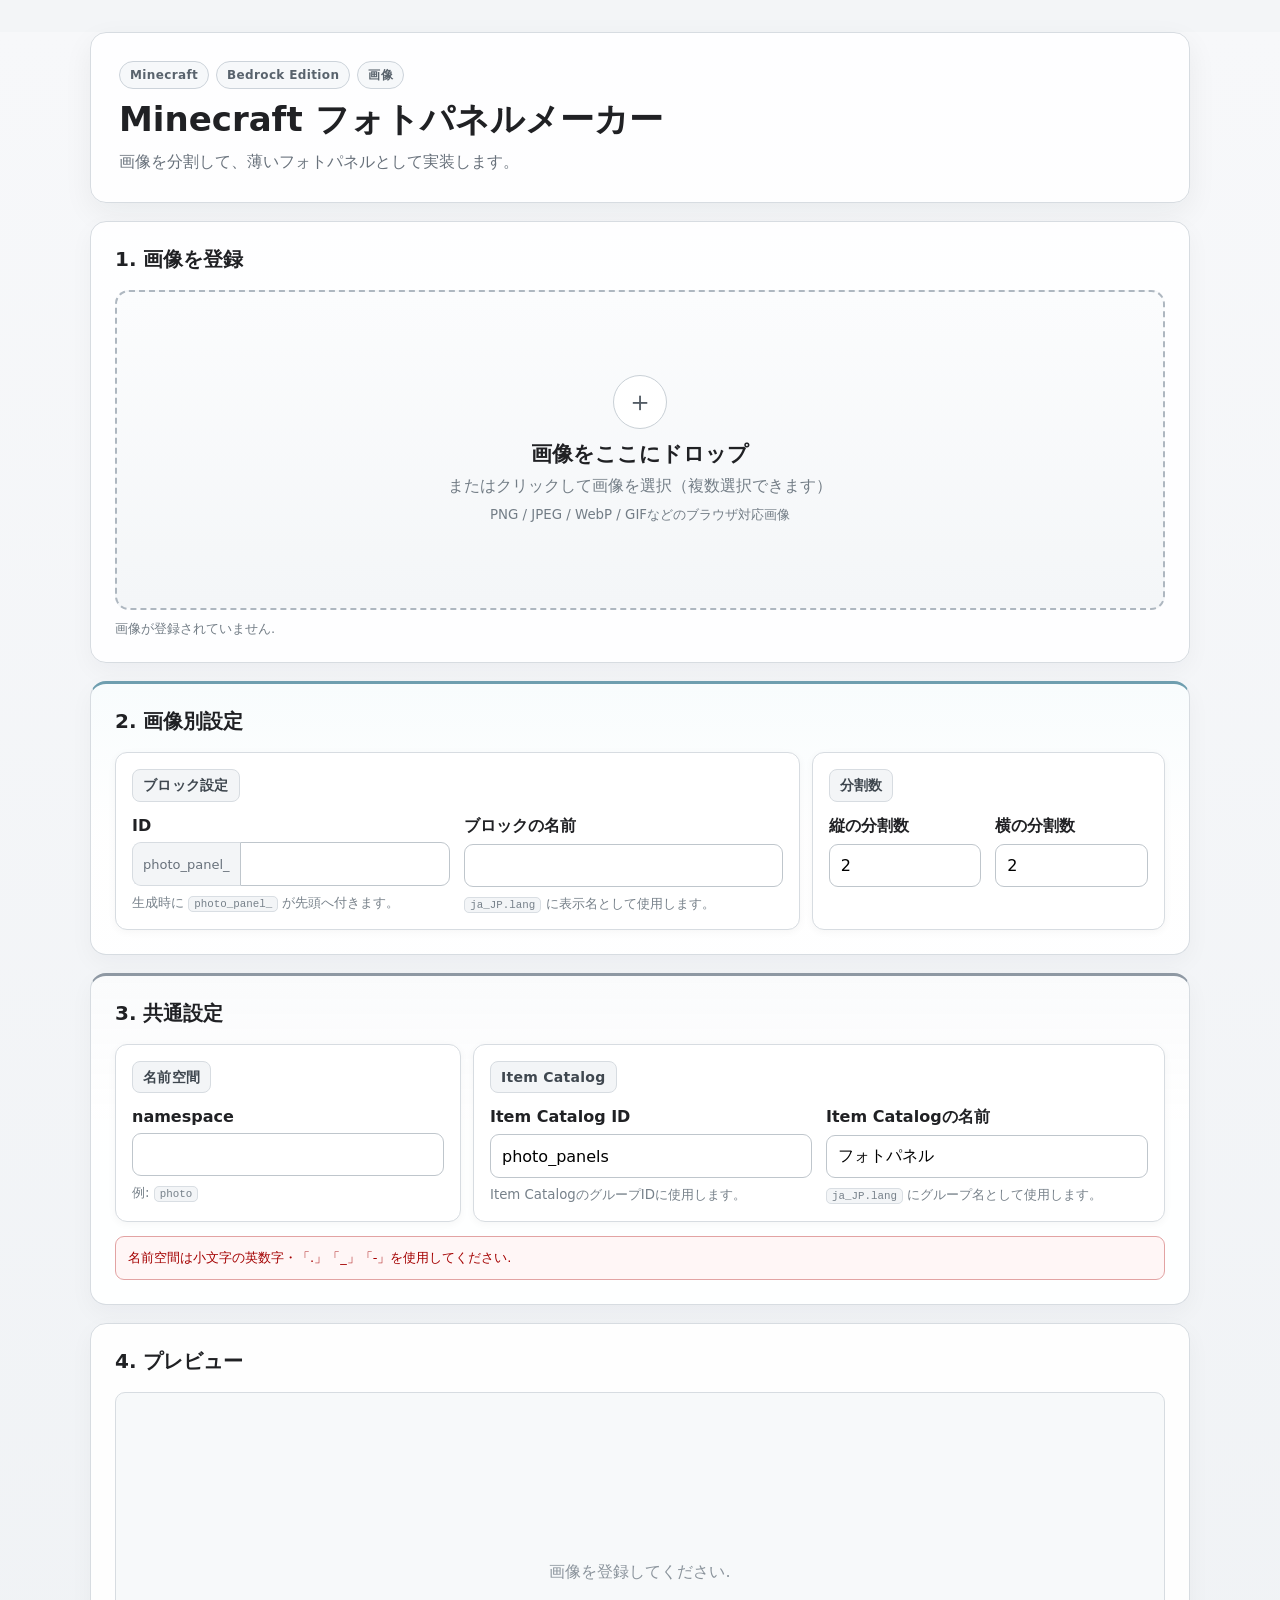
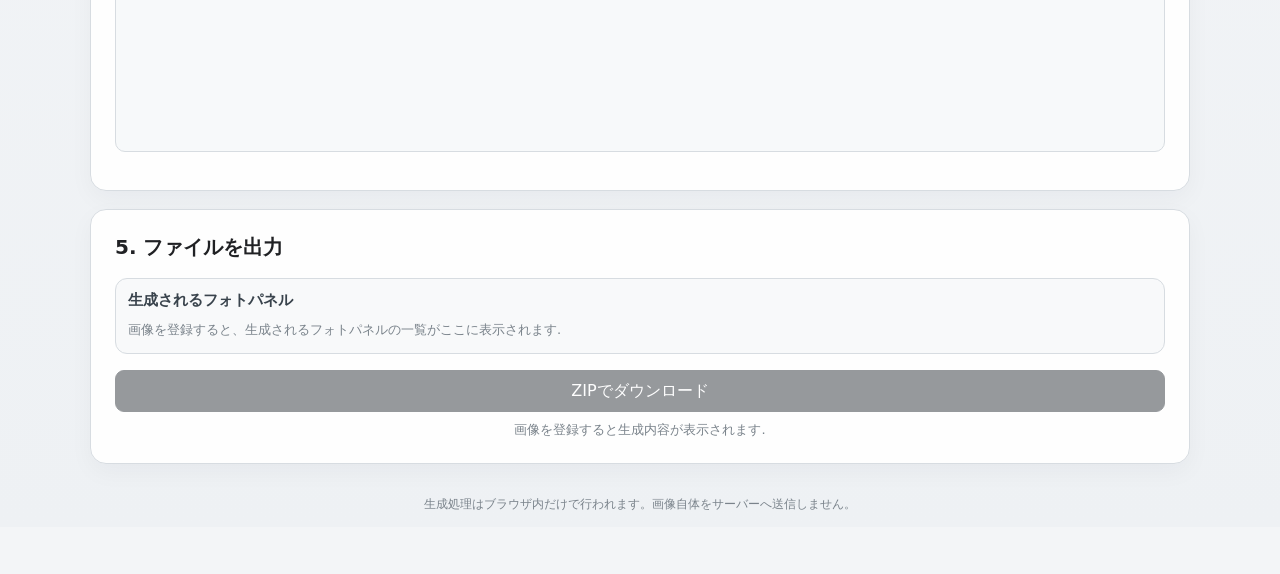
==== commit b3677021: "少し変更。正常動作を確認。" ====
--- a/pages/photo_panel_maker.html
+++ b/pages/photo_panel_maker.html
@@ -3,7 +3,7 @@
 <head>
   <meta charset="utf-8">
   <meta name="viewport" content="width=device-width, initial-scale=1">
-  <title>Minecraft フォトパネル生成ツール</title>
+  <title>Minecraft フォトパネルメーカー</title>
   <link rel="stylesheet" href="../css/common.css">
   <link rel="stylesheet" href="../css/photo_panel_maker/style.css">
 </head>
@@ -15,7 +15,7 @@
         <span class="tool-tag">Bedrock Edition</span>
         <span class="tool-tag">画像</span>
       </div>
-      <h1>Minecraft フォトパネル生成ツール</h1>
+      <h1>Minecraft フォトパネルメーカー</h1>
       <p>画像を分割して、薄いフォトパネルとして実装します。</p>
     </header>
 
@@ -67,13 +67,13 @@
                 <span class="id-prefix">photo_panel_</span>
                 <input id="blockIdInput" type="text" value="" spellcheck="false" autocomplete="off">
               </div>
-              <small>生成時に<code>photo_panel_</code>が先頭へ付きます。</small>
+              <small>生成時に <code>photo_panel_</code> が先頭へ付きます。</small>
             </label>
 
             <label class="field">
               <span>ブロックの名前</span>
               <input id="blockNameInput" type="text" value="" spellcheck="false" autocomplete="off">
-              <small><code>ja_JP.lang</code>に表示名として使用します。</small>
+              <small><code>ja_JP.lang</code> に表示名として使用します。</small>
             </label>
           </div>
         </div>
@@ -112,9 +112,9 @@
           </div>
           <div class="settings-grid settings-grid-namespace">
             <label class="field">
-              <span>名前空間</span>
+              <span>namespace</span>
               <input id="namespaceInput" type="text" value="" spellcheck="false" autocomplete="off">
-              <small>例：<code>photo</code></small>
+              <small>例: <code>photo</code></small>
             </label>
           </div>
         </div>
@@ -133,7 +133,7 @@
             <label class="field">
               <span>Item Catalogの名前</span>
               <input id="itemCatalogNameInput" type="text" value="フォトパネル" spellcheck="false" autocomplete="off">
-              <small><code>ja_JP.lang</code>にグループ名として使用します。</small>
+              <small><code>ja_JP.lang</code> にグループ名として使用します。</small>
             </label>
           </div>
         </div>
